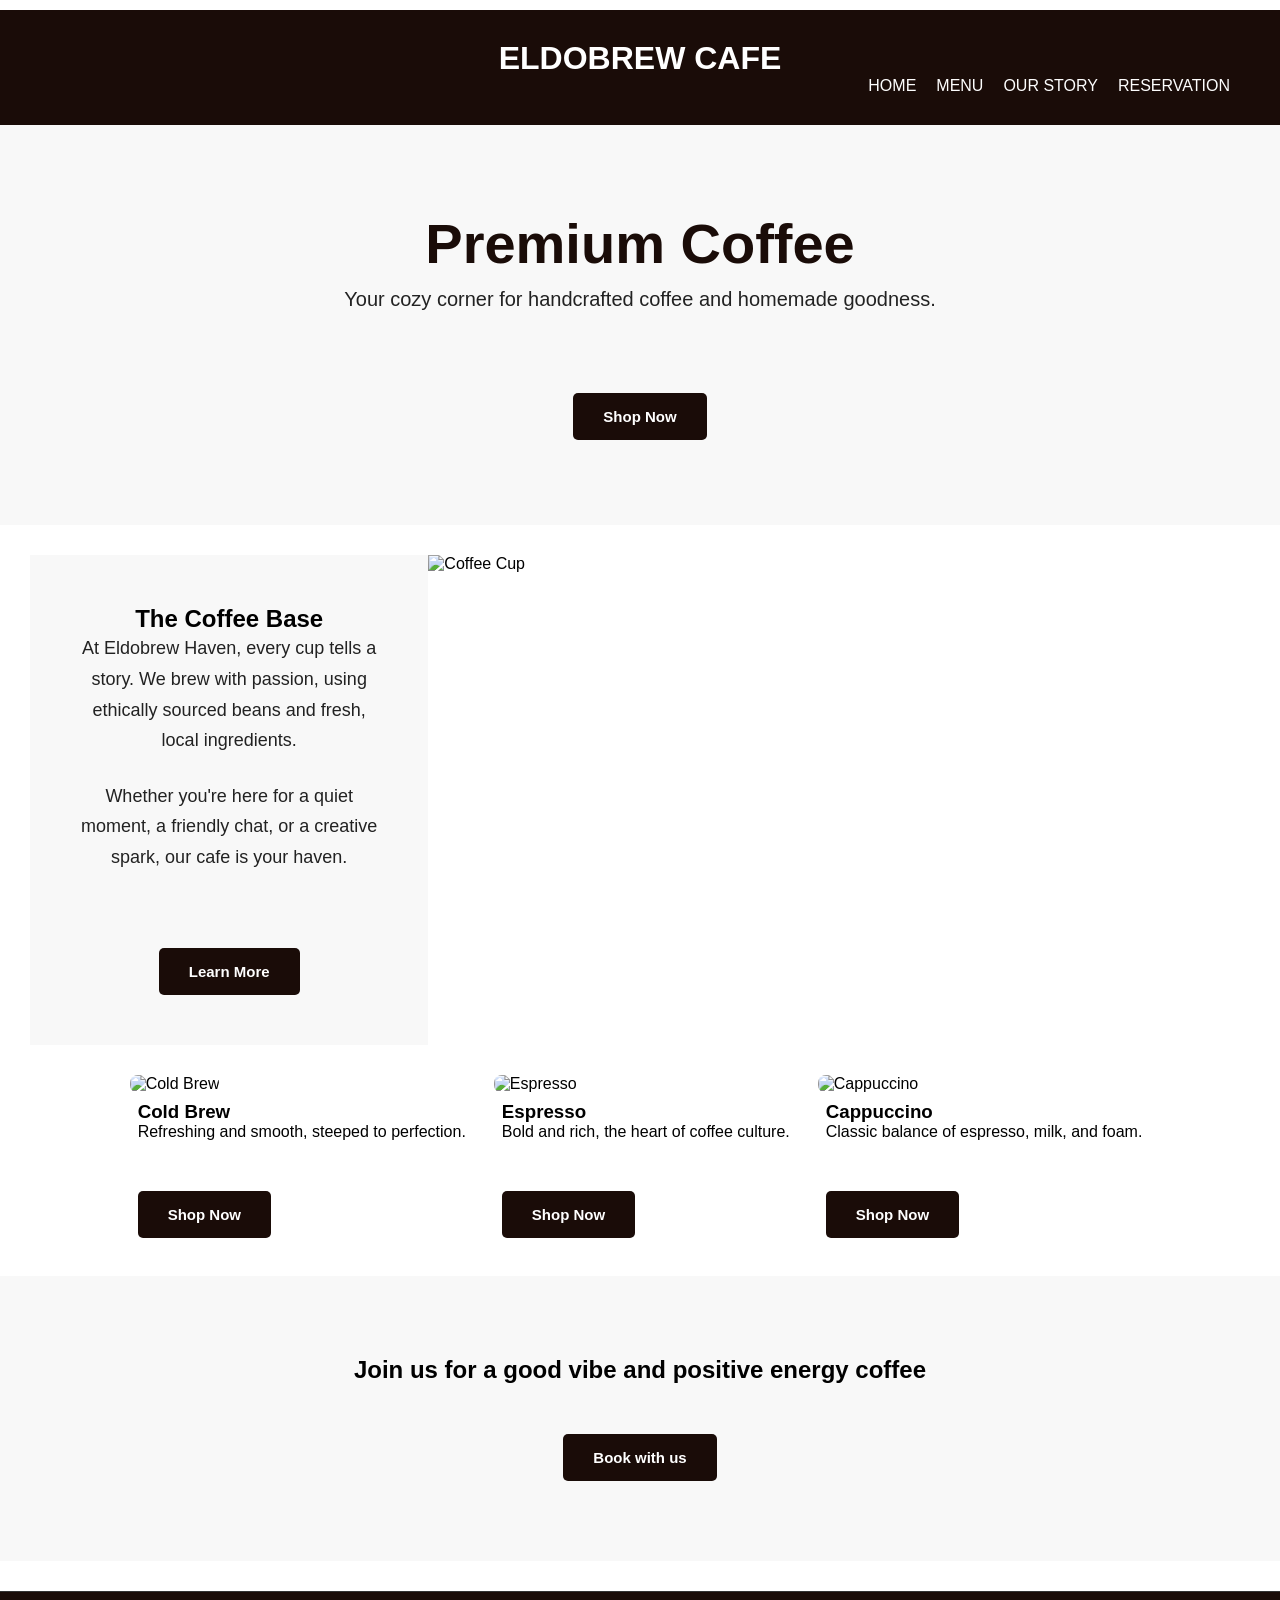
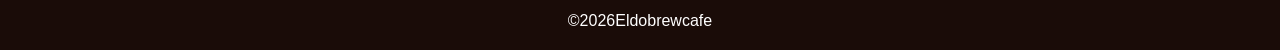
==== index.html @ cea8027d "Add files via upload" ====
<!DOCTYPE html>
<html lang="en">
<head>
  <meta charset="UTF-8">
  <meta name="viewport" content="width=device-width, initial-scale=1.0">
  <title>Home</title>
  <link rel="stylesheet" href="style.css">
</head>
<body>
  <header class="header">
    <h1 class="head">ELDOBREW CAFE</h1>
    <nav id="nav">
      <a href="home.html">HOME</a>
      <a href="menu.html">MENU</a>
      <a href="our story.html">OUR STORY</a>
      <a href="reservation.html">RESERVATION</a>
    </nav>
  </header>
  <section class="hero">
    <div class="hero-content">
      <h1>Premium Coffee</h1>
      <p>Your cozy corner for handcrafted coffee and homemade goodness.</p>
      <a href="menu.html" class="btn-primary">Shop Now</a>
    </div>
  </section>
  <section class="about-section">
    <div class="about">
      <div class="about-text">
        <h2>The Coffee Base</h2>
        <p>At Eldobrew Haven, every cup tells a story. We brew with passion, using ethically sourced beans and fresh, local ingredients.</p>
        <p>Whether you're here for a quiet moment, a friendly chat, or a creative spark, our cafe is your haven.</p>
        <a href="our story.html" class="btn btn-primary">Learn More</a>
      </div>
      <div class="about-image">
        <img src="images/ory.jpg" alt="Coffee Cup">
      </div>
    </div>
  </section>
  <section class="products-section">
    <div class="cards">
      <div class="card">
        <div class="card-img">
          <img src="images/coldbrew.jpg" alt="Cold Brew">
        </div>
        <div class="card-body">
          <h3>Cold Brew</h3>
          <p>Refreshing and smooth, steeped to perfection.</p>
          <a href="menu.html" class="btn-primary">Shop Now</a>
         
        </div>
      </div>
      <div class="card">
        <div class="card-img">
          <img src="https://images.unsplash.com/photo-1510591509098-f4fdc6d0ff04?auto=format&fit=crop&w=500&q=80" alt="Espresso">
        </div>
        <div class="card-body">
          <h3>Espresso</h3>
          <p>Bold and rich, the heart of coffee culture.</p>
          <a href="menu.html" class="btn-primary">Shop Now</a>
         
        </div>
      </div>
      <div class="card">
        <div class="card-img">
          <img src="https://images.unsplash.com/photo-1534778101976-62847782c213?auto=format&fit=crop&w=500&q=80" alt="Cappuccino">
        </div>
        <div class="card-body">
          <h3>Cappuccino</h3>
          <p>Classic balance of espresso, milk, and foam.</p>
          <a href="menu.html" class="btn-primary">Shop Now</a>
        
        </div>
      </div>
    </div>
  </section>
  <section class="join-section">
    <h2>Join us for a good vibe and positive energy coffee</h2>
    <a href="Reservation.html" class="btn-primary">Book with us</a>
  </section>
  <footer class="copyright">
    &copy;2026Eldobrewcafe
  </footer>

</body>
</html>
---- style.css ----
*{
    margin: 0;
    padding: 0;
    box-sizing: border-box;
}
/*home*/
.header{
  background:#1a0c08;
  color:#fff;
  margin-top: 10px;
  padding: 30px;
  gap: 20px;
  font-family: Arial, Helvetica, sans-serif;
}
.head{
  justify-content: center;
  align-items: center;
  text-align: center;
}
#nav{
  text-align: right;
  gap: 20px;
  margin-right: 20px;
  display: flex;
  justify-content: flex-end;
}
a{
  text-decoration: none;
}
a:hover{
  text-decoration: underline;
  color:#0059b3;
}
nav a{
text-decoration: none;
display: inline;
color:#fdfdfd;
}
.hero {
  position: relative;
  width: 100%;
  min-height: 400px;
  display: flex;
  align-items: center;
  justify-content: center;
  overflow: hidden;
  background-color: #f8f8f8;
}
.hero-content {
  position: relative;
  z-index: 2;
  text-align: center;
  color: #ffffff;
  max-width: 700px;
  padding: 0 20px;
}

.hero-content h1 {
  font-family: Arial, Helvetica, sans-serif;
  font-size: 3.5rem;
  font-weight: 700;
  color: #1a0c08;;
  margin-bottom: 0.75rem;
}

.hero-content p {
  font-size: 1.25rem;
  color: #222;
  font-weight: 400;
  margin-bottom: 2rem;
}
.cards{
  max-width: 350px;
  margin: 1em auto;
  display: grid;
  grid-template-columns: repeat(auto-fill,minmax(220px,1fr));
  grid-gap:20px;
}
.card{
  grid-template-rows: max-content 200 1fr;
  display: grid;
}
.card-img{
  object-fit: cover;
  width: 100%;
  height: 100%;
  border-radius: 5px;
}

.card-body{
  margin: 0;
  padding: 0.5rem;
}
.about-section {
    display: flex;
    width: 100%;
    min-height: 550px;
}
.about{
  flex-direction: row;
  display: flex;
  padding: 30px;
}
.about-text {
    width: 50%;
    background-color: #f8f8f8;
    display: flex;
    flex-direction: column;
    justify-content: center;
    align-items: center;
    text-align: center;
    padding: 50px;
    box-sizing: border-box;
}
.about-text h1 {
    font-size: 40px;
    margin-bottom: 25px;
    color: #222;
}
.about-text p {
    font-size: 18px;
    line-height: 1.7;
    color: #222;
    max-width: 600px;
    margin: 0 0 25px;
}

.about-image {
    width: 50%;
}

.about-image img {
    width: 100%;
    height: 450px;
    object-fit: cover;
    display: block;
}
.about-image:hover img {
  transform: scale(1.03);
}
.join-section {
    background-color: #f8f8f8;
    text-align: center;
    padding: 80px 40px;
}

.join-section h1 {
    font-size: 38px;
    font-weight: 700;
    color: #222;
}

.btn-primary {
    display: inline-block;
    background-color: #1a0c08;
    color: #fff;
    text-decoration: none;
    padding: 15px 30px;
    border-radius: 5px;
    font-size: 15px;
    font-weight: 600;
    margin-top: 50px;
}

.btn-primary:hover {
    background-color: #d98200;
}
/*menu*/
.intro {
    text-align: center;
    padding: 100px 20px;
    background-image: url("images/cafe.jpg");
    background-size: cover;
    background-position: center;
    color: white;
    display: block;
}
.intro h1 {
    font-size: 55px;
    margin-bottom: 15px;
    color: #1a0c08;
}
.intro p {
    font-size: 21px;
    margin-bottom: 30px;
    color: #222;
}
.open{
  color: black;
  font-size: medium;
}
.intro button {
    padding: 14px 28px;
    border: none;
    background-color: #c9a66b;
    color: white;
    font-size: 16px;
    cursor: pointer;
}
.intro button:hover {
    background-color: orangered;
}
.menu {
    max-width: 900px;
    margin: 70px auto;
    padding: 0 30px;
}
.menu-section {
    margin-bottom: 70px;
}
.menu-section h2 {
    text-align: center;
    font-size: 30px;
    border-bottom: 2px solid #222;
    padding-bottom: 15px;
    margin-bottom: 25px;
}
.menu-item {
    display: flex;
    justify-content: space-between;
    padding: 16px 10px;
    border-bottom: 1px solid #ddd;
    font-size: 19px;
}
.menu-item strong {
    font-weight: bold;
}
.cards{
  display: flex;
  justify-content: center;
  gap: 20px;            
  width: 100%;
  max-width: 1200px;
  margin: 0 auto 30px;     
  padding: 0 20px;
  box-sizing: border-box;
  flex-direction: row;
  align-items: center;
  flex-wrap: nowrap;
}

.card img {
  width: 50%;              
  max-width: 450px;        
  height: 250px;           
  object-fit: cover;       
  border-radius: 8px;      
}
.card:hover img {
  transform: scale(1.03);
}
/*our story*/
.copyright{
    text-align: center;
    margin-top: 30px;
    border-top: 1px solid #333;
    background-color: #1a0c08;
    color: #fff;
    padding: 20px;
  }  
html {    
  scroll-behavior: smooth;
}
body {    
  min-height: 100vh;    
  background: var(--cream);    
  color: var(--text);    
  font-family: Arial, Helvetica, sans-serif;
}
main {    
  width: 100%;
}
.story-image {    
  position: relative;    
  width: 100%;    
  height: 400px;    
  overflow: hidden;    
  background: var(--dark-brown);
}
.story-image img {    
  display: block;    
  width: 100%;    
  height: 100%;    
  object-fit: cover;    
  object-position: center;    
  filter: brightness(55%);    
  transition: transform 0.6s ease;
}
.story-image:hover img {
  transform: scale(1.03);
}
.image-text {    
  position: absolute;    
  top: 50%;    
  left: 50%;    
  width: 90%;    
  color: var(--white);    
  text-align: center;    
  transform: translate(-50%, -50%);
}
.image-text h1 {    
  margin-bottom: 18px;    
  font-family: Georgia, "Times New Roman", serif;    
  font-size: clamp(42px, 7vw, 82px);    
  font-weight: bold;    
  line-height: 1.05;    
  text-shadow: 0 3px 12px rgba(0, 0, 0, 0.35);
  color: #f6e8d5;
}
.image-text p {    
  color: #f6e8d5;    
  font-family: Georgia, "Times New Roman", serif;    
  font-size: clamp(18px, 2.5vw, 27px);    
  font-style: italic;
}
.story-image::after {    
  position: absolute;
  bottom: 35px;    
  left: 50%;    
  width: 70px;    
  height: 3px;    
  background: var(--gold);    
  content: "";    
  transform: translateX(-50%);
}
.subscribe {    
  padding: 100px 20px;    
  background-color: #f8f8f8;    
  text-align: center;
}
.subscribe h1 {    
  margin-bottom: 15px;    
  color: var(--dark-brown);    
  font-family: Georgia, "Times New Roman", serif;    
  font-size: clamp(38px, 5vw, 60px);
}
.subscribe p {    
  max-width: 650px;    
  margin: 0 auto 32px;    
  color: var(--muted);    
  font-size: 18px;    
  line-height: 1.7;
}
.subscribe form {    
  display: flex;    
  width: min(600px, 100%);    
  margin: 0 auto;
  gap: 10px;
}
.subscribe input {    
  min-width: 0;    
  flex: 1;    
  height: 54px;    
  border: 1px solid #cdbda9;    
  border-radius: 5px;    
  padding: 0 18px;    
  background: var(--white);    
  color: var(--text);    
  font-size: 16px;    
  outline: none;
}
.subscribe input:focus {    
  border-color: var(--brown);    
  box-shadow: 0 0 0 3px rgba(91, 48, 33, 0.12);
}
.subscribe input::placeholder {    
  color: #8a817b;
}
.subscribe button {    
  height: 54px;    
  border: 1px solid var(--brown);    
  border-radius: 5px;    
  padding: 0 27px;    
  background-color: #1a0c08;    
  color: white;    
  font-size: 16px;    
  font-weight: bold;    
  cursor: pointer;    
  transition: background 0.25s ease, transform 0.25s ease;
}
.subscribe button:hover {    
  background: orangered;    
  transform: translateY(-2px);
}
footer {    
  background-color: #f8f8f8;    
  color: #222;
}
.footer-content {    
  display: grid;    
  grid-template-columns: repeat(3, 1fr);    
  gap: 50px;    
  width: min(1100px, 88%);    
  margin: 0 auto;    
  padding: 70px 0 55px;
}
.footer-column h2 {    
  position: relative;    
  margin-bottom: 22px;    
  color: #1a0c08;    
  font-family: Georgia, "Times New Roman", serif;    
  font-size: 25px;
}
.footer-column h2::after {    
  display: block;    
  width: 35px;    
  height: 2px;    
  margin-top: 10px;    
  background: var(--gold);    
  content: "";
}
.footer-column p {    
  margin-bottom: 12px;    
  color: #d9c4b2;    
  font-size: 15px;    
  line-height: 1.7;
  color: #222;
}
.footer-column a {    
  display: inline-flex;    
  align-items: center;    
  margin-left: 8px;    
  color: purple;    
  text-decoration: none;    
  transition: color 0.25s ease, transform 0.25s ease;
}
.footer-column a:hover {    
  color: purple;    
  transform: translateY(-2px);
}
.footer-column span {    
  font-family: Arial, Helvetica, sans-serif;    
  font-weight: bold;
}
.copy {    
  border-top: 1px solid rgba(255, 255, 255, 0.13);    
  padding: 22px 20px;    
  color: white;    
  font-size: 15px;    
  letter-spacing: 0.5px;    
  text-align: center;
  background-color: #1a0c08;
}
@media (max-width: 800px) {    
  .story-image {        
    height: 540px;    
  }    
  .footer-content {        
    gap: 30px;    
  }
}
@media (max-width: 600px) {    
  .story-image {        
    height: 470px;    
  }    
  .image-text h1 {        
    font-size: 43px;    
  }    
  .image-text p {        
    font-size: 18px;    
  }    
  .subscribe {        
    padding: 70px 20px;    
  }    
  .subscribe p {        
    font-size: 16px;    
  }    
  .subscribe form {        
    flex-direction: column;        
    gap: 12px;    
  }    
  .subscribe input,    
  .subscribe button {        
    width: 100%;        
    border-radius: 5px;    
  }    
  .footer-content {        
    grid-template-columns: 1fr;        
    gap: 35px;        
    padding: 55px 0 40px;        
    text-align: center;    
  }    
  .footer-column h2::after {        
    margin: 10px auto 0;    
  }    
  .footer-column p {        
    font-size: 14px;    
  }
}
/*reserved*/
.info-section {
  background-color: #f4f3ef;
  padding: 60px 20px;
  display: flex;
  flex-direction: column;    
  align-items: center;       
  gap: 50px;                 
  text-align: center;        
}
.info-box {
  max-width: 700px;
}
.info-box h2 {
  font-size: 1.5rem;
  color: #1a0c08;
  margin-bottom: 12px;
  font-weight: 700;
}
.info-box p {
  font-size: 1rem;
  color: #444;
  margin: 6px 0;
  line-height: 1.6;
}
.booking-wrapper {
  background-color: #f2f0eb; 
  padding: 60px 20px;
  display: flex;
  justify-content: center;
}
.container {
  display: flex;
  align-items: flex-start;
  gap: 40px;
  max-width: 1100px;
  width: 100%;
}
.booking-form {
  flex: 1;
  text-align: center;
}
.booking-form h2 {
  font-size: 2rem;
  color: #2b1810;
  margin-bottom: 30px;
  font-weight: 500;
}
.booking {
  display: flex;
  flex-direction: column;
  gap: 20px;
  max-width: 420px;
  margin: 0 auto;
}
.form-group {
  display: flex;
  flex-direction: column;
  align-items: center;
}
.form-group label {
  font-size: 1rem;
  font-weight: 600;
  color: #2b1810;
  margin-bottom: 8px;
}
.form-group input,
.form-group textarea {
  width: 100%;
  padding: 12px 16px;
  border: 1px solid #d3d0c9;
  border-radius: 8px;
  background-color: rgba(255, 255, 255, 0.6);
  font-size: 0.95rem;
  outline: none;
  box-sizing: border-box;
  text-align: left;
}
.form-group textarea {
  height: 90px;
  resize: vertical;
}
.submit-btn {
  width: 100%;
  padding: 14px;
  background-color: #2a150c;
  color: #ffffff;
  border: none;
  border-radius: 6px;
  font-size: 1rem;
  font-weight: 600;
  cursor: pointer;
  margin-top: 10px;
  transition: background-color 0.2s ease;
}
.submit-btn:hover {
  background-color: #422315;
}
.image-container {
  flex: 1;
  display: flex;
  justify-content: center;
}

.image-container img {
  width: 100%;
  height: 680px;      
  object-fit: cover;
  border-radius: 16px;    
  box-shadow: 0 8px 24px rgba(0, 0, 0, 0.06);
}
.image-container:hover img {
  transform: scale(1.03);
}
/*order*/
.main-content {
    min-height: calc(100vh - 80px);
    display: flex;
    justify-content: center;
    align-items: flex-start;
    background-color: white;
}
.order-container {
    width: 490px;
    background-color: #fff8f0;
    padding: 8px 28px 40px;
    min-height: 700px;
}
.order-container h1 {
    margin: 0 0 25px;
    text-align: center;
    color: #56382d;
    font-size: 32px;
    font-weight: normal;
}
.form-order {
    margin-bottom: 24px;
}
.form-order label {
    display: block;
    text-align: center;
    font-size: 23px;
    font-weight: bold;
    margin-bottom: 10px;
}
.form-order input,
.form-order select,
.form-order textarea {
    width: 100%;
    padding: 11px 15px;
    border: 1px solid #cfcfcf;
    border-radius: 6px;
    background-color: white;
    font-size: 18px;
    font-family: Arial, sans-serif;
}
.form-order select {
    height: 44px;
    cursor: pointer;
}
.form-order textarea {
    resize: vertical;
    min-height: 100px;
}
.extras {
    margin: 30px 0;
    padding: 25px 25px;
    border: 2px solid #999;
    text-align: center;
}
.extras legend {
    padding: 0 10px;
    font-size: 23px;
    font-weight: bold;
    color: #56382d;
}
.extra-item {
    margin: 18px 0;
    display: flex;
    flex-direction: column;
    align-items: center;
    gap: 10px;
}
.extra-item label {
    font-size: 21px;
    font-weight: bold;
    cursor: pointer;
}
.extra-item input[type="checkbox"] {
    width: 20px;
    height: 20px;
    cursor: pointer;
}
.order {
    display: block;
    width: 100%;
    padding: 13px;
    background-color: #402822;
    color: white;
    border: none;
    border-radius: 6px;
    font-size: 20px;
    font-weight: bold;
    cursor: pointer;
}

button:hover {
    background-color: #5a3930;
}
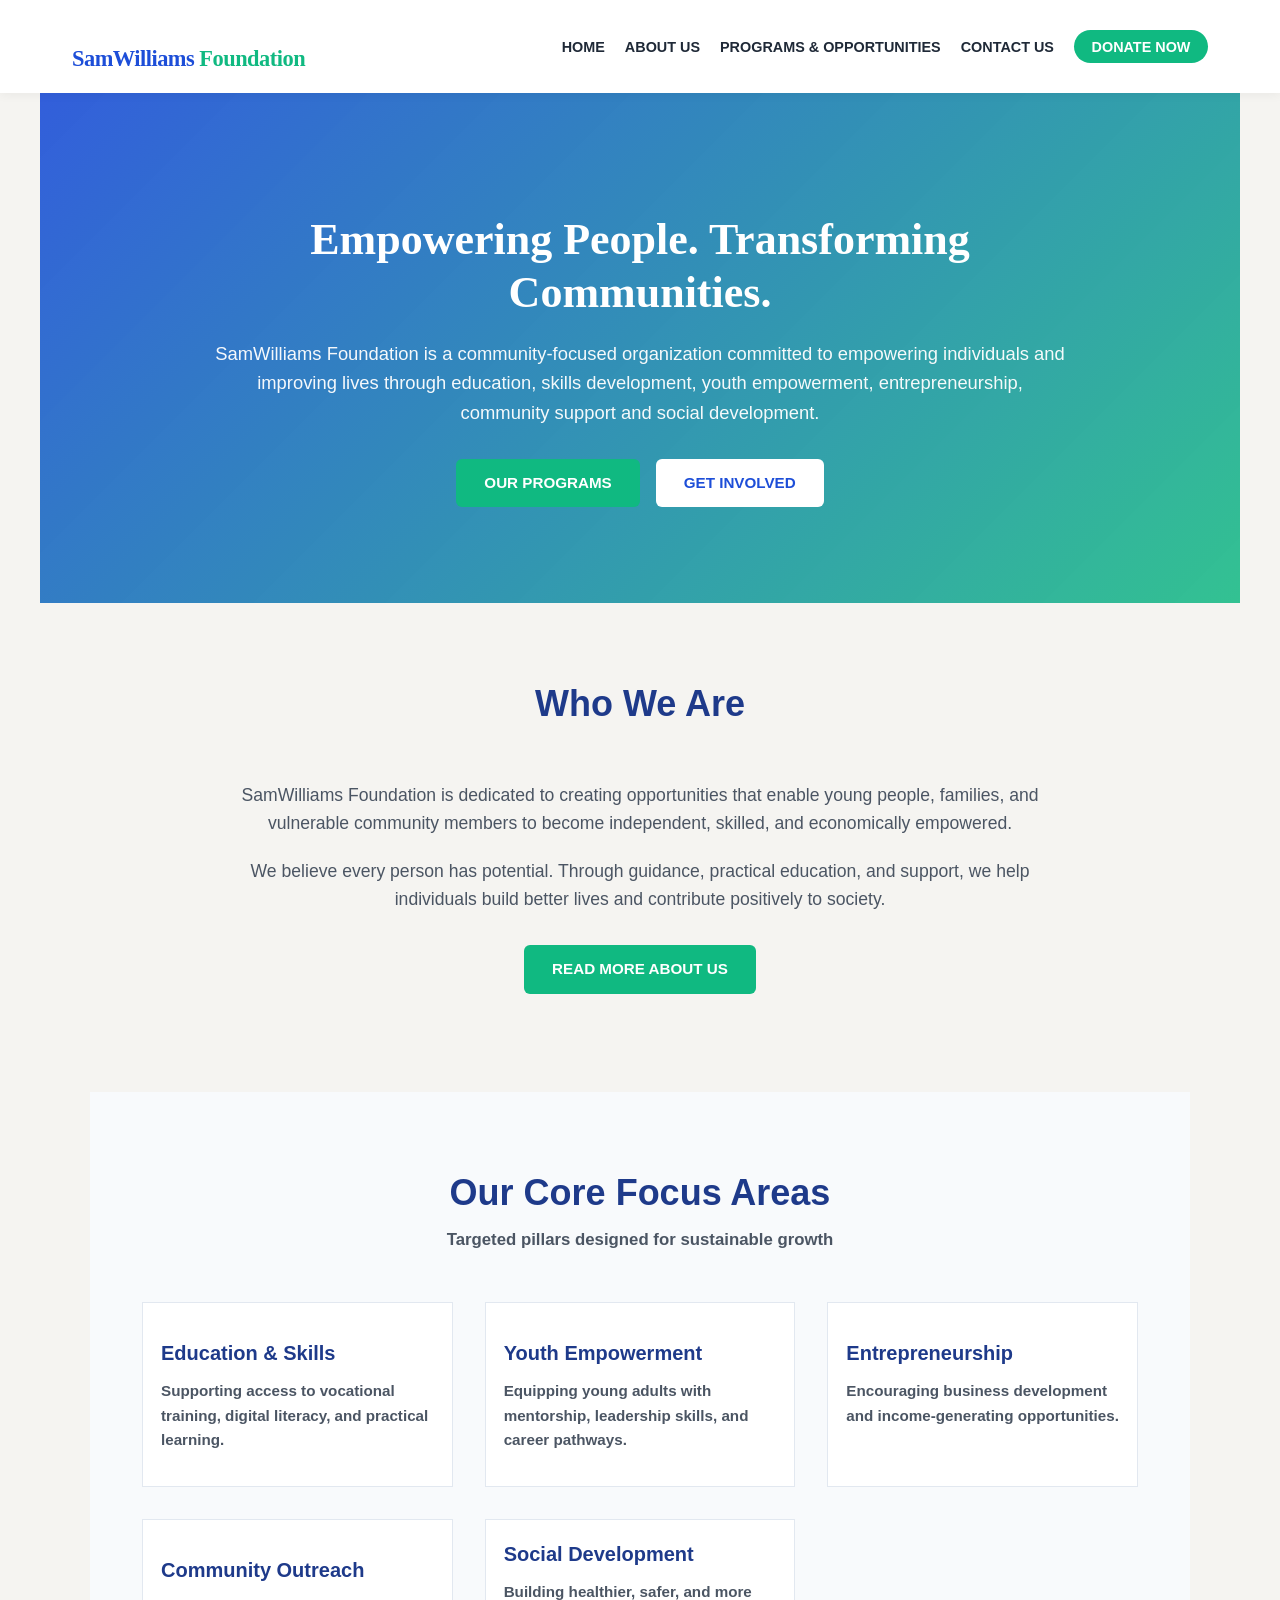
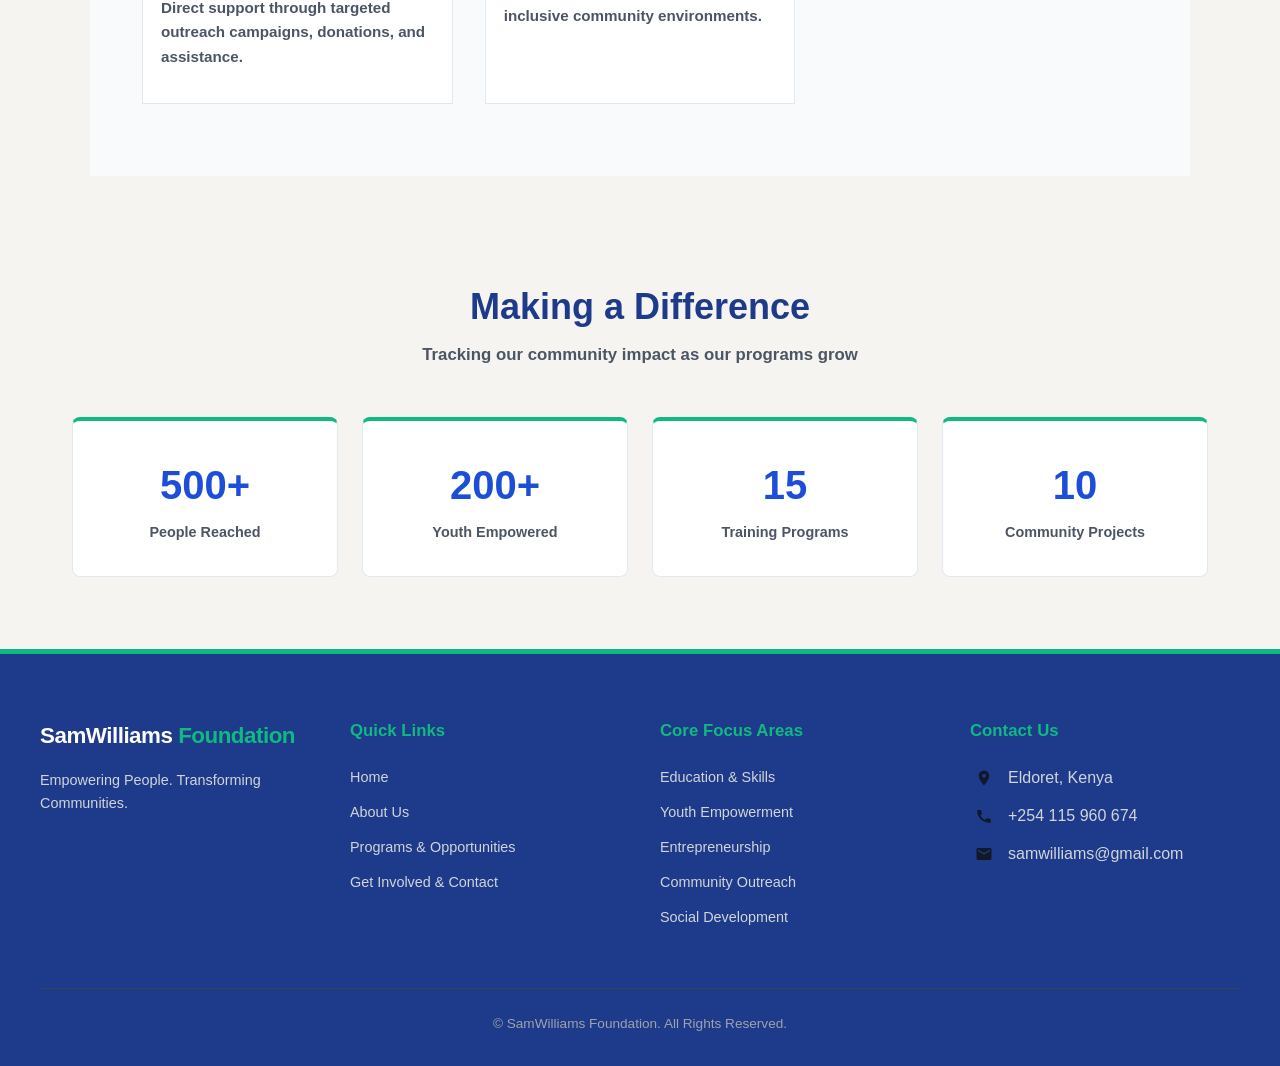
==== commit 79707de8: "Add files via upload" ====
--- a/index.html
+++ b/index.html
@@ -7,78 +7,168 @@
   <link rel="stylesheet" href="style.css">
 </head>
 <body>
-  <header class="header">
-    <h1 class="head">ELDOBREW CAFE</h1>
-    <nav id="nav">
-      <a href="home.html">HOME</a>
-      <a href="menu.html">MENU</a>
-      <a href="our story.html">OUR STORY</a>
-      <a href="reservation.html">RESERVATION</a>
-    </nav>
+
+  <header>
+    <div class="nav-container">
+      <h1 class="logo">SamWilliams <span>Foundation</span></h1>
+      <ul class="nav-links">
+        <li><a href="index.html">HOME</a></li>
+        <li><a href="about.html">ABOUT US</a></li>
+        <li><a href="programs.html">PROGRAMS & OPPORTUNITIES</a></li>
+        <li><a href="contact.html">CONTACT US</a></li>
+        <li><a href="mpesa.html#donate" class="btn-donate">DONATE NOW</a></li>
+      </ul>
+    </div>
   </header>
+
   <section class="hero">
     <div class="hero-content">
-      <h1>Premium Coffee</h1>
-      <p>Your cozy corner for handcrafted coffee and homemade goodness.</p>
-      <a href="menu.html" class="btn-primary">Shop Now</a>
-    </div>
-  </section>
-  <section class="about-section">
-    <div class="about">
-      <div class="about-text">
-        <h2>The Coffee Base</h2>
-        <p>At Eldobrew Haven, every cup tells a story. We brew with passion, using ethically sourced beans and fresh, local ingredients.</p>
-        <p>Whether you're here for a quiet moment, a friendly chat, or a creative spark, our cafe is your haven.</p>
-        <a href="our story.html" class="btn btn-primary">Learn More</a>
-      </div>
-      <div class="about-image">
-        <img src="images/ory.jpg" alt="Coffee Cup">
+      <h1>Empowering People. Transforming Communities.</h1>
+      <p>SamWilliams Foundation is a community-focused organization committed to empowering individuals and improving lives through education, skills development, youth empowerment, entrepreneurship, community support and social development.</p>
+      <div class="hero-buttons">
+        <a href="programs.html" class="btn-primary">OUR PROGRAMS</a>
+        <a href="contact.html" class="btn-secondary">GET INVOLVED</a>
       </div>
     </div>
   </section>
-  <section class="products-section">
-    <div class="cards">
-      <div class="card">
-        <div class="card-img">
-          <img src="images/coldbrew.jpg" alt="Cold Brew">
+
+  <section>
+    <div class="section-header">
+      <h2>Who We Are</h2>
+    </div>
+    <div style="max-width: 800px; margin: 0 auto; text-align: center;">
+      <p style="font-size: 1.1rem; color: var(--text-muted); margin-bottom: 1.25rem;">
+        SamWilliams Foundation is dedicated to creating opportunities that enable young people, families, and vulnerable community members to become independent, skilled, and economically empowered.
+      </p>
+      <p style="font-size: 1.1rem; color: var(--text-muted); margin-bottom: 2rem;">
+        We believe every person has potential. Through guidance, practical education, and support, we help individuals build better lives and contribute positively to society.
+      </p>
+      <a href="about.html" class="btn-primary">READ MORE ABOUT US</a>
+    </div>
+  </section>
+
+  <div class="bg-light-wrapper">
+    <section>
+      <div class="section-header">
+        <h2>Our Core Focus Areas</h2>
+        <p>Targeted pillars designed for sustainable growth</p>
+      </div>
+      <div class="grid-3">
+        <div class="card">
+          <div class="card-icon"></div>
+          <h3>Education & Skills</h3>
+          <p>Supporting access to vocational training, digital literacy, and practical learning.</p>
         </div>
-        <div class="card-body">
-          <h3>Cold Brew</h3>
-          <p>Refreshing and smooth, steeped to perfection.</p>
-          <a href="menu.html" class="btn-primary">Shop Now</a>
-         
+        <div class="card">
+          <div class="card-icon"></div>
+          <h3>Youth Empowerment</h3>
+          <p>Equipping young adults with mentorship, leadership skills, and career pathways.</p>
+        </div>
+        <div class="card">
+          <div class="card-icon"></div>
+          <h3>Entrepreneurship</h3>
+          <p>Encouraging business development and income-generating opportunities.</p>
+        </div>
+        <div class="card">
+          <div class="card-icon"></div>
+          <h3>Community Outreach</h3>
+          <p>Direct support through targeted outreach campaigns, donations, and assistance.</p>
+        </div>
+        <div class="card">
+          <h3>Social Development</h3>
+          <p>Building healthier, safer, and more inclusive community environments.</p>
         </div>
       </div>
-      <div class="card">
-        <div class="card-img">
-          <img src="https://images.unsplash.com/photo-1510591509098-f4fdc6d0ff04?auto=format&fit=crop&w=500&q=80" alt="Espresso">
-        </div>
-        <div class="card-body">
-          <h3>Espresso</h3>
-          <p>Bold and rich, the heart of coffee culture.</p>
-          <a href="menu.html" class="btn-primary">Shop Now</a>
-         
-        </div>
+    </section>
+  </div>
+  <section>
+    <div class="section-header">
+      <h2>Making a Difference</h2>
+      <p>Tracking our community impact as our programs grow</p>
+    </div>
+    <div class="stats-grid">
+      <div class="stat-card">
+        <div class="stat-number">500+</div>
+        <div class="stat-label">People Reached</div>
       </div>
-      <div class="card">
-        <div class="card-img">
-          <img src="https://images.unsplash.com/photo-1534778101976-62847782c213?auto=format&fit=crop&w=500&q=80" alt="Cappuccino">
-        </div>
-        <div class="card-body">
-          <h3>Cappuccino</h3>
-          <p>Classic balance of espresso, milk, and foam.</p>
-          <a href="menu.html" class="btn-primary">Shop Now</a>
-        
-        </div>
+      <div class="stat-card">
+        <div class="stat-number">200+</div>
+        <div class="stat-label">Youth Empowered</div>
+      </div>
+      <div class="stat-card">
+        <div class="stat-number">15</div>
+        <div class="stat-label">Training Programs</div>
+      </div>
+      <div class="stat-card">
+        <div class="stat-number">10</div>
+        <div class="stat-label">Community Projects</div>
       </div>
     </div>
   </section>
-  <section class="join-section">
-    <h2>Join us for a good vibe and positive energy coffee</h2>
-    <a href="Reservation.html" class="btn-primary">Book with us</a>
-  </section>
-  <footer class="copyright">
-    &copy;2026Eldobrewcafe
+  <footer>
+    <div class="footer-container">
+      <div>
+        <div class="logo" style="color: var(--bg-white); margin-bottom: 1rem;">SamWilliams <span>Foundation</span></div>
+        <p style="font-size: 0.9rem; color: #D1D5DB;">Empowering People. Transforming Communities.</p>
+      </div>
+      <div class="footer-col">
+        <h4>Quick Links</h4>
+        <ul>
+          <li><a href="index.html">Home</a></li>
+          <li><a href="about.html">About Us</a></li>
+          <li><a href="programs.html">Programs & Opportunities</a></li>
+          <li><a href="contact.html">Get Involved & Contact</a></li>
+        </ul>
+      </div>
+      <div class="footer-col">
+        <h4>Core Focus Areas</h4>
+        <ul>
+          <li><a href="programs.html">Education & Skills</a></li>
+          <li><a href="programs.html">Youth Empowerment</a></li>
+          <li><a href="programs.html">Entrepreneurship</a></li>
+          <li><a href="programs.html">Community Outreach</a></li>
+          <li><a href="programs.html">Social Development</a></li>
+        </ul>
+      </div>
+      <div class="footer-col">
+        <h4>Contact Us</h4>
+        <div class="contact">
+  <div class="item">
+    <span class="icon">
+      <!-- Location icon -->
+      <svg viewBox="0 0 24 24" aria-hidden="true">
+        <path d="M12 2C8.13 2 5 5.13 5 9c0 5.25 7 13 7 13s7-7.75 7-13c0-3.87-3.13-7-7-7zm0 9.5c-1.38 0-2.5-1.12-2.5-2.5S10.62 6.5 12 6.5s2.5 1.12 2.5 2.5S13.38 11.5 12 11.5z"/>
+      </svg>
+    </span>
+    <span class="text">Eldoret, Kenya</span>
+  </div>
+
+  <div class="item">
+    <span class="icon">
+      <!-- Phone icon -->
+      <svg viewBox="0 0 24 24" aria-hidden="true">
+        <path d="M6.62 10.79a15.05 15.05 0 0 0 6.59 6.59l2.2-2.2a1 1 0 0 1 1.01-.24c1.12.37 2.33.57 3.58.57a1 1 0 0 1 1 1V20a1 1 0 0 1-1 1C10.07 21 3 13.93 3 5a1 1 0 0 1 1-1h3.5a1 1 0 0 1 1 1c0 1.25.2 2.46.57 3.58a1 1 0 0 1-.24 1.01l-2.2 2.2z"/>
+      </svg>
+    </span>
+    <a class="text" href="tel:+254115960674">+254 115 960 674</a>
+  </div>
+
+  <div class="item">
+    <span class="icon">
+      <!-- Email icon -->
+      <svg viewBox="0 0 24 24" aria-hidden="true">
+        <path d="M20 4H4c-1.1 0-2 .9-2 2v12c0 1.1.9 2 2 2h16c1.1 0 2-.9 2-2V6c0-1.1-.9-2-2-2zm0 4-8 5-8-5V6l8 5 8-5v2z"/>
+      </svg>
+    </span>
+    <a class="text" href="mailto:samwilliams@gmail.com">samwilliams@gmail.com</a>
+  </div>
+</div>
+
+      </div>
+    </div>
+    <div class="footer-bottom">
+      &copy; SamWilliams Foundation. All Rights Reserved.
+    </div>
   </footer>
 
 </body>
--- a/style.css
+++ b/style.css
@@ -1,698 +1,663 @@
-*{
-    margin: 0;
-    padding: 0;
-    box-sizing: border-box;
-}
-/*home*/
-.header{
-  background:#1a0c08;
-  color:#fff;
-  margin-top: 10px;
-  padding: 30px;
-  gap: 20px;
-  font-family: Arial, Helvetica, sans-serif;
-}
-.head{
+:root {
+  --primary-blue: #1D4ED8;
+  --primary-blue-dark: #1E3A8A;
+  --accent-green: #10B981;
+  --accent-green-hover: #059669;
+  --bg-white: #FFFFFF;
+  --bg-light: #F8FAFC;
+  --text-dark: #1F2937;
+  --text-muted: #4B5563;
+  --border-color: #E2E8F0;
+  --font-main: system-ui, -apple-system, BlinkMacSystemFont, "Segoe UI", Roboto, sans-serif;
+}
+* {
+  box-sizing: border-box;
+  margin: 0;
+  padding: 0;
+}
+
+body {
+  font-family: var(--font-main);
+  color: var(--text-dark);
+  background-color: var(--bg-white);
+  line-height: 1.6;
+}
+a {
+  text-decoration: none;
+  color: inherit;
+}
+ul {
+  list-style: none;
+}
+header {
+  background-color: var(--bg-white);
+  box-shadow: 0 2px 10px rgba(0, 0, 0, 0.05);
+  position: sticky;
+  top: 0;
+  z-index: 1000;
+}
+
+.nav-container {
+  max-width: 1200px;
+  margin: 0 auto;
+  padding: 1rem 2rem;
+  display: flex;
+  justify-content: space-between;
+  align-items: center;
+}
+
+.logo {
+  font-size: 1.4rem;
+  font-weight: 800;
+  color: var(--primary-blue);
+  letter-spacing: -0.5px;
+}
+
+.logo span {
+  color: var(--accent-green);
+}
+
+.nav-links {
+  display: flex;
+  gap: 1.25rem;
+  align-items: center;
+}
+
+.nav-links a {
+  font-weight: 600;
+  font-size: 0.9rem;
+  color: var(--text-dark);
+  transition: color 0.2s;
+}
+
+.nav-links a:hover,
+.nav-links a.active {
+  color: var(--primary-blue);
+}
+
+.btn-donate {
+  background-color: var(--accent-green);
+  color: var(--bg-white) !important;
+  padding: 0.55rem 1.1rem;
+  border-radius: 999px;
+  font-weight: 700;
+  transition: background-color 0.2s;
+}
+
+.btn-donate:hover {
+  background-color: var(--accent-green-hover);
+}
+
+/*PAGE HEADERS & HERO*/
+.hero {
+  background: linear-gradient(135deg, rgba(29, 78, 216, 0.9), rgba(16, 185, 129, 0.85)), 
+              url('images/hero-bg.jpg') center/cover no-repeat;
+  color: var(--bg-white);
+  padding: 6rem 2rem;
+  text-align: center;
+}
+
+.hero-content {
+  max-width: 850px;
+  margin: 0 auto;
+}
+
+.hero h1 {
+  font-size: 2.75rem;
+  font-weight: 800;
+  margin-bottom: 1.2rem;
+  line-height: 1.2;
+  color: var(--bg-white);
+}
+
+.hero p {
+  font-size: 1.15rem;
+  margin-bottom: 2rem;
+  opacity: 0.95;
+  color: var(--bg-white);
+}
+
+.page-header {
+  background-color: var(--primary-blue-dark);
+  color: var(--bg-white);
+  padding: 4rem 2rem;
+  text-align: center;
+}
+
+.page-header h1 {
+  font-size: 2.5rem;
+  margin-bottom: 0.5rem;
+  color: var(--bg-white);
+}
+
+.page-header p {
+  color: var(--bg-black);
+  font-size: 1.1rem;
+}
+
+/*BUTTONS*/
+.hero-buttons {
+  display: flex;
+  gap: 1rem;
   justify-content: center;
-  align-items: center;
+  flex-wrap: wrap;
+}
+
+.btn-primary, .btn-secondary {
+  padding: 0.75rem 1.75rem;
+  border-radius: 6px;
+  font-weight: 700;
+  font-size: 0.95rem;
+  display: inline-block;
+  transition: transform 0.2s, background-color 0.2s;
+  cursor: pointer;
+  border: none;
+}
+
+.btn-primary {
+  background-color: var(--accent-green);
+  color: var(--bg-white);
+}
+
+.btn-primary:hover {
+  background-color: var(--accent-green-hover);
+  transform: translateY(-2px);
+}
+
+.btn-secondary {
+  background-color: var(--bg-white);
+  color: var(--primary-blue);
+}
+
+.btn-secondary:hover {
+  background-color: var(--bg-light);
+  transform: translateY(-2px);
+}
+
+/*  LAYOUT & SECTIONS  */
+section {
+  padding: 4.5rem 2rem;
+  max-width: 1200px;
+  margin: 0 auto;
+}
+
+.bg-light-wrapper {
+  background-color: var(--bg-light);
+  width: 100%;
+}
+
+.section-header {
   text-align: center;
-}
-#nav{
-  text-align: right;
-  gap: 20px;
-  margin-right: 20px;
-  display: flex;
-  justify-content: flex-end;
-}
-a{
-  text-decoration: none;
-}
-a:hover{
-  text-decoration: underline;
-  color:#0059b3;
-}
-nav a{
-text-decoration: none;
-display: inline;
-color:#fdfdfd;
-}
-.hero {
-  position: relative;
-  width: 100%;
-  min-height: 400px;
-  display: flex;
-  align-items: center;
-  justify-content: center;
-  overflow: hidden;
-  background-color: #f8f8f8;
-}
-.hero-content {
-  position: relative;
-  z-index: 2;
+  margin-bottom: 3rem;
+}
+
+.section-header h2 {
+  font-size: 2.25rem;
+  color: var(--primary-blue-dark);
+  margin-bottom: 0.5rem;
+}
+
+.section-header p {
+  color: var(--text-muted);
+  font-size: 1.05rem;
+}
+
+/* GRIDS & CARDS  */
+.grid-2 {
+  display: grid;
+  grid-template-columns: repeat(auto-fit, minmax(300px, 1fr));
+  gap: 2rem;
+}
+
+.grid-3 {
+  display: grid;
+  grid-template-columns: repeat(auto-fit, minmax(280px, 1fr));
+  gap: 2rem;
+}
+
+.grid-4 {
+  display: grid;
+  grid-template-columns: repeat(auto-fit, minmax(220px, 1fr));
+  gap: 1.5rem;
+}
+
+.card {
+  background: var(--bg-white);
+  border: 1px solid var(--border-color);
+  border-radius: 8px;
+  padding: 2rem;
+  transition: box-shadow 0.3s, transform 0.3s;
+}
+
+.card:hover {
+  box-shadow: 0 10px 20px rgba(0, 0, 0, 0.06);
+  transform: translateY(-4px);
+}
+
+.card-icon {
+  font-size: 2.5rem;
+  margin-bottom: 1rem;
+}
+
+.card h3 {
+  font-size: 1.25rem;
+  color: var(--primary-blue-dark);
+  margin-bottom: 0.75rem;
+}
+
+.card p {
+  color: var(--text-muted);
+  font-size: 0.95rem;
+}
+
+/* GALLERY */
+.foundation-leadership {
+            font-family: Arial, sans-serif;
+            padding: 40px;
+            background-color: #f9f9f9;
+            text-align: center;
+        }
+
+        .leadership-title {
+            font-size: 32px;
+            color: navy;
+            margin-bottom: 30px;
+        }
+
+        .leaders-grid {
+            display: grid;
+            grid-template-columns: repeat(auto-fit, minmax(250px, 1fr));
+            gap: 20px;
+        }
+
+        .leader-card {
+            background-color: #fff;
+            border-radius: 8px;
+            overflow: hidden;
+            box-shadow: 0 4px 8px rgba(0, 0, 0, 0.1);
+            transition: transform 0.3s ease;
+        }
+        .leader-card:hover {
+            transform: translateY(-5px);
+        }
+
+        .leader-image {
+            width: 100%;
+            height: 600px;
+            object-fit: cover;
+        }
+
+        .leader-info {
+            padding: 20px;
+        }
+
+        .leader-name {
+            font-size: 18px;
+            font-weight: bold;
+            color: #333;
+            margin: 0;
+        }
+
+        .leader-title {
+            font-size: 16px;
+            color: #1a73e8;
+            margin: 5px 0;
+        }
+/* IMPACT / STATS */
+.stats-grid {
+  display: grid;
+  grid-template-columns: repeat(auto-fit, minmax(180px, 1fr));
+  gap: 1.5rem;
   text-align: center;
-  color: #ffffff;
-  max-width: 700px;
-  padding: 0 20px;
-}
-
-.hero-content h1 {
-  font-family: Arial, Helvetica, sans-serif;
-  font-size: 3.5rem;
-  font-weight: 700;
-  color: #1a0c08;;
-  margin-bottom: 0.75rem;
-}
-
-.hero-content p {
-  font-size: 1.25rem;
-  color: #222;
-  font-weight: 400;
-  margin-bottom: 2rem;
-}
-.cards{
-  max-width: 350px;
-  margin: 1em auto;
-  display: grid;
-  grid-template-columns: repeat(auto-fill,minmax(220px,1fr));
-  grid-gap:20px;
-}
-.card{
-  grid-template-rows: max-content 200 1fr;
-  display: grid;
-}
-.card-img{
-  object-fit: cover;
-  width: 100%;
-  height: 100%;
-  border-radius: 5px;
-}
-
-.card-body{
-  margin: 0;
-  padding: 0.5rem;
-}
-.about-section {
-    display: flex;
-    width: 100%;
-    min-height: 550px;
-}
-.about{
-  flex-direction: row;
-  display: flex;
-  padding: 30px;
-}
-.about-text {
-    width: 50%;
-    background-color: #f8f8f8;
-    display: flex;
-    flex-direction: column;
-    justify-content: center;
-    align-items: center;
-    text-align: center;
-    padding: 50px;
-    box-sizing: border-box;
-}
-.about-text h1 {
-    font-size: 40px;
-    margin-bottom: 25px;
-    color: #222;
-}
-.about-text p {
-    font-size: 18px;
-    line-height: 1.7;
-    color: #222;
-    max-width: 600px;
-    margin: 0 0 25px;
-}
-
-.about-image {
-    width: 50%;
-}
-
-.about-image img {
-    width: 100%;
-    height: 450px;
-    object-fit: cover;
-    display: block;
-}
-.about-image:hover img {
-  transform: scale(1.03);
-}
-.join-section {
-    background-color: #f8f8f8;
-    text-align: center;
-    padding: 80px 40px;
-}
-
-.join-section h1 {
-    font-size: 38px;
-    font-weight: 700;
-    color: #222;
-}
-
-.btn-primary {
-    display: inline-block;
-    background-color: #1a0c08;
-    color: #fff;
-    text-decoration: none;
-    padding: 15px 30px;
-    border-radius: 5px;
-    font-size: 15px;
-    font-weight: 600;
-    margin-top: 50px;
-}
-
-.btn-primary:hover {
-    background-color: #d98200;
-}
-/*menu*/
-.intro {
-    text-align: center;
-    padding: 100px 20px;
-    background-image: url("images/cafe.jpg");
-    background-size: cover;
-    background-position: center;
-    color: white;
-    display: block;
-}
-.intro h1 {
-    font-size: 55px;
-    margin-bottom: 15px;
-    color: #1a0c08;
-}
-.intro p {
-    font-size: 21px;
-    margin-bottom: 30px;
-    color: #222;
-}
-.open{
-  color: black;
-  font-size: medium;
-}
-.intro button {
-    padding: 14px 28px;
-    border: none;
-    background-color: #c9a66b;
-    color: white;
-    font-size: 16px;
-    cursor: pointer;
-}
-.intro button:hover {
-    background-color: orangered;
-}
-.menu {
-    max-width: 900px;
-    margin: 70px auto;
-    padding: 0 30px;
-}
-.menu-section {
-    margin-bottom: 70px;
-}
-.menu-section h2 {
-    text-align: center;
-    font-size: 30px;
-    border-bottom: 2px solid #222;
-    padding-bottom: 15px;
-    margin-bottom: 25px;
-}
-.menu-item {
-    display: flex;
-    justify-content: space-between;
-    padding: 16px 10px;
-    border-bottom: 1px solid #ddd;
-    font-size: 19px;
-}
-.menu-item strong {
-    font-weight: bold;
-}
-.cards{
-  display: flex;
-  justify-content: center;
-  gap: 20px;            
-  width: 100%;
-  max-width: 1200px;
-  margin: 0 auto 30px;     
-  padding: 0 20px;
-  box-sizing: border-box;
-  flex-direction: row;
-  align-items: center;
-  flex-wrap: nowrap;
-}
-
-.card img {
-  width: 50%;              
-  max-width: 450px;        
-  height: 250px;           
-  object-fit: cover;       
-  border-radius: 8px;      
-}
-.card:hover img {
-  transform: scale(1.03);
-}
-/*our story*/
-.copyright{
-    text-align: center;
-    margin-top: 30px;
-    border-top: 1px solid #333;
-    background-color: #1a0c08;
-    color: #fff;
-    padding: 20px;
-  }  
-html {    
-  scroll-behavior: smooth;
-}
-body {    
-  min-height: 100vh;    
-  background: var(--cream);    
-  color: var(--text);    
-  font-family: Arial, Helvetica, sans-serif;
-}
-main {    
-  width: 100%;
-}
-.story-image {    
-  position: relative;    
-  width: 100%;    
-  height: 400px;    
-  overflow: hidden;    
-  background: var(--dark-brown);
-}
-.story-image img {    
-  display: block;    
-  width: 100%;    
-  height: 100%;    
-  object-fit: cover;    
-  object-position: center;    
-  filter: brightness(55%);    
-  transition: transform 0.6s ease;
-}
-.story-image:hover img {
-  transform: scale(1.03);
-}
-.image-text {    
-  position: absolute;    
-  top: 50%;    
-  left: 50%;    
-  width: 90%;    
-  color: var(--white);    
-  text-align: center;    
-  transform: translate(-50%, -50%);
-}
-.image-text h1 {    
-  margin-bottom: 18px;    
-  font-family: Georgia, "Times New Roman", serif;    
-  font-size: clamp(42px, 7vw, 82px);    
-  font-weight: bold;    
-  line-height: 1.05;    
-  text-shadow: 0 3px 12px rgba(0, 0, 0, 0.35);
-  color: #f6e8d5;
-}
-.image-text p {    
-  color: #f6e8d5;    
-  font-family: Georgia, "Times New Roman", serif;    
-  font-size: clamp(18px, 2.5vw, 27px);    
-  font-style: italic;
-}
-.story-image::after {    
-  position: absolute;
-  bottom: 35px;    
-  left: 50%;    
-  width: 70px;    
-  height: 3px;    
-  background: var(--gold);    
-  content: "";    
-  transform: translateX(-50%);
-}
-.subscribe {    
-  padding: 100px 20px;    
-  background-color: #f8f8f8;    
-  text-align: center;
-}
-.subscribe h1 {    
-  margin-bottom: 15px;    
-  color: var(--dark-brown);    
-  font-family: Georgia, "Times New Roman", serif;    
-  font-size: clamp(38px, 5vw, 60px);
-}
-.subscribe p {    
-  max-width: 650px;    
-  margin: 0 auto 32px;    
-  color: var(--muted);    
-  font-size: 18px;    
-  line-height: 1.7;
-}
-.subscribe form {    
-  display: flex;    
-  width: min(600px, 100%);    
-  margin: 0 auto;
-  gap: 10px;
-}
-.subscribe input {    
-  min-width: 0;    
-  flex: 1;    
-  height: 54px;    
-  border: 1px solid #cdbda9;    
-  border-radius: 5px;    
-  padding: 0 18px;    
-  background: var(--white);    
-  color: var(--text);    
-  font-size: 16px;    
-  outline: none;
-}
-.subscribe input:focus {    
-  border-color: var(--brown);    
-  box-shadow: 0 0 0 3px rgba(91, 48, 33, 0.12);
-}
-.subscribe input::placeholder {    
-  color: #8a817b;
-}
-.subscribe button {    
-  height: 54px;    
-  border: 1px solid var(--brown);    
-  border-radius: 5px;    
-  padding: 0 27px;    
-  background-color: #1a0c08;    
-  color: white;    
-  font-size: 16px;    
-  font-weight: bold;    
-  cursor: pointer;    
-  transition: background 0.25s ease, transform 0.25s ease;
-}
-.subscribe button:hover {    
-  background: orangered;    
-  transform: translateY(-2px);
-}
-footer {    
-  background-color: #f8f8f8;    
-  color: #222;
-}
-.footer-content {    
-  display: grid;    
-  grid-template-columns: repeat(3, 1fr);    
-  gap: 50px;    
-  width: min(1100px, 88%);    
-  margin: 0 auto;    
-  padding: 70px 0 55px;
-}
-.footer-column h2 {    
-  position: relative;    
-  margin-bottom: 22px;    
-  color: #1a0c08;    
-  font-family: Georgia, "Times New Roman", serif;    
-  font-size: 25px;
-}
-.footer-column h2::after {    
-  display: block;    
-  width: 35px;    
-  height: 2px;    
-  margin-top: 10px;    
-  background: var(--gold);    
-  content: "";
-}
-.footer-column p {    
-  margin-bottom: 12px;    
-  color: #d9c4b2;    
-  font-size: 15px;    
-  line-height: 1.7;
-  color: #222;
-}
-.footer-column a {    
-  display: inline-flex;    
-  align-items: center;    
-  margin-left: 8px;    
-  color: purple;    
-  text-decoration: none;    
-  transition: color 0.25s ease, transform 0.25s ease;
-}
-.footer-column a:hover {    
-  color: purple;    
-  transform: translateY(-2px);
-}
-.footer-column span {    
-  font-family: Arial, Helvetica, sans-serif;    
-  font-weight: bold;
-}
-.copy {    
-  border-top: 1px solid rgba(255, 255, 255, 0.13);    
-  padding: 22px 20px;    
-  color: white;    
-  font-size: 15px;    
-  letter-spacing: 0.5px;    
-  text-align: center;
-  background-color: #1a0c08;
-}
-@media (max-width: 800px) {    
-  .story-image {        
-    height: 540px;    
-  }    
-  .footer-content {        
-    gap: 30px;    
-  }
-}
-@media (max-width: 600px) {    
-  .story-image {        
-    height: 470px;    
-  }    
-  .image-text h1 {        
-    font-size: 43px;    
-  }    
-  .image-text p {        
-    font-size: 18px;    
-  }    
-  .subscribe {        
-    padding: 70px 20px;    
-  }    
-  .subscribe p {        
-    font-size: 16px;    
-  }    
-  .subscribe form {        
-    flex-direction: column;        
-    gap: 12px;    
-  }    
-  .subscribe input,    
-  .subscribe button {        
-    width: 100%;        
-    border-radius: 5px;    
-  }    
-  .footer-content {        
-    grid-template-columns: 1fr;        
-    gap: 35px;        
-    padding: 55px 0 40px;        
-    text-align: center;    
-  }    
-  .footer-column h2::after {        
-    margin: 10px auto 0;    
-  }    
-  .footer-column p {        
-    font-size: 14px;    
-  }
-}
-/*reserved*/
-.info-section {
-  background-color: #f4f3ef;
-  padding: 60px 20px;
-  display: flex;
-  flex-direction: column;    
-  align-items: center;       
-  gap: 50px;                 
-  text-align: center;        
-}
-.info-box {
-  max-width: 700px;
-}
-.info-box h2 {
-  font-size: 1.5rem;
-  color: #1a0c08;
-  margin-bottom: 12px;
-  font-weight: 700;
-}
-.info-box p {
-  font-size: 1rem;
-  color: #444;
-  margin: 6px 0;
-  line-height: 1.6;
-}
-.booking-wrapper {
-  background-color: #f2f0eb; 
-  padding: 60px 20px;
-  display: flex;
-  justify-content: center;
-}
-.container {
-  display: flex;
-  align-items: flex-start;
-  gap: 40px;
-  max-width: 1100px;
-  width: 100%;
-}
-.booking-form {
-  flex: 1;
-  text-align: center;
-}
-.booking-form h2 {
-  font-size: 2rem;
-  color: #2b1810;
-  margin-bottom: 30px;
-  font-weight: 500;
-}
-.booking {
-  display: flex;
-  flex-direction: column;
-  gap: 20px;
-  max-width: 420px;
-  margin: 0 auto;
-}
+}
+
+.stat-card {
+  background: var(--bg-white);
+  border: 1px solid var(--border-color);
+  border-top: 4px solid var(--accent-green);
+  padding: 2rem 1rem;
+  border-radius: 8px;
+}
+
+.stat-number {
+  font-size: 2.5rem;
+  font-weight: 800;
+  color: var(--primary-blue);
+  margin-bottom: 0.25rem;
+}
+
+.stat-label {
+  font-weight: 600;
+  color: var(--text-muted);
+  font-size: 0.9rem;
+}
+
+/* FORMS */
 .form-group {
-  display: flex;
-  flex-direction: column;
-  align-items: center;
-}
+  margin-bottom: 1.25rem;
+}
+
 .form-group label {
-  font-size: 1rem;
+  display: block;
+  margin-bottom: 0.4rem;
   font-weight: 600;
-  color: #2b1810;
-  margin-bottom: 8px;
-}
+  font-size: 0.9rem;
+  color: var(--text-dark);
+}
+
 .form-group input,
+.form-group select,
 .form-group textarea {
   width: 100%;
-  padding: 12px 16px;
-  border: 1px solid #d3d0c9;
+  padding: 0.75rem;
+  border: 1px solid var(--border-color);
+  border-radius: 6px;
+  font-family: inherit;
+  font-size: 0.95rem;
+}
+
+.form-group textarea {
+  resize: vertical;
+  height: 120px;
+}
+
+/*  FOOTER */
+footer {
+  background-color: var(--primary-blue-dark);
+  color: var(--bg-white);
+  padding: 4rem 2rem 2rem;
+  border-top: 5px solid var(--accent-green);
+}
+
+.footer-container {
+  max-width: 1200px;
+  margin: 0 auto;
+  display: grid;
+  grid-template-columns: repeat(auto-fit, minmax(200px, 1fr));
+  gap: 2.5rem;
+  margin-bottom: 3rem;
+}
+
+.footer-col h4 {
+  color: var(--accent-green);
+  margin-bottom: 1.2rem;
+  font-size: 1.05rem;
+}
+
+.footer-col ul li {
+  margin-bottom: 0.6rem;
+}
+
+.footer-col ul li a {
+  color: #D1D5DB;
+  font-size: 0.9rem;
+  transition: color 0.2s;
+}
+
+.footer-col ul li a:hover {
+  color: var(--bg-white);
+}
+
+.footer-bottom {
+  max-width: 1200px;
+  margin: 0 auto;
+  border-top: 1px solid #374151;
+  padding-top: 1.5rem;
+  text-align: center;
+  font-size: 0.85rem;
+  color: #9CA3AF;
+}
+.footer-textt {
+  font-size: 0.9rem;
+  color: #D1D5DB;
+  margin-top: 0.5rem;
+}
+
+/* RESPONSIVE ADJUSTMENTS */
+@media (max-width: 768px) {
+  .nav-links {
+    display: none; 
+  }
+  .hero h1 {
+    font-size: 2.1rem;
+  }
+}
+.btn-primaryy{
+  display:inline-block;
+  text-decoration:none;
+  background:var(--btn);
+  color:#fff;
+  font-weight:900;
+  padding:12px 14px;
+  border-radius:999px;
+}
+.btn-primaryy:hover{background:var(--btn-hover)}
+.full{width:100%; text-align:center}
+.donate-btn{background:var(--accent-green); color:#052e14}
+.donate-btn:hover{filter:brightness(1.03)}
+
+/* Cards */
+.ways-section{max-width:1100px;margin:28px auto 0;padding:0 20px}
+.section-header h2{
+  color:var(--primary-blue-dark);
+  margin:0 0 6px;
+}
+.section-header p{
+  margin:0 0 18px;
+  color:var(--text-muted);
+  font-weight:600;
+}
+
+.grid-4{
+  display:grid;
+  grid-template-columns: repeat(4, 1fr);
+  gap:16px;
+}
+@media (max-width: 980px){ .grid-4{grid-template-columns: repeat(2, 1fr);} }
+@media (max-width: 520px){ .grid-4{grid-template-columns: 1fr;} }
+
+.card{
+  background:var(--bg-white);
+  border:1px solid var(--border-color);
+  border-radius:var(--radius);
+  padding:18px;
+  box-shadow: var(--shadow);
+}
+.center{text-align:center}
+.card h3{margin:0 0 10px; color:var(--primary-blue-dark)}
+.card p{margin:0 0 16px; color:var(--text-muted); font-weight:600}
+
+/* Buttons */
+.btn-primaryy {
+  background-color: var(--accent-green);
+  color: var(--bg-white);
+}
+
+.btn-primaryy:hover {
+  background-color: var(--accent-green-hover);
+  transform: translateY(-2px);
+}
+
+/* Contact section */
+.bg-light-wrapper{
+  max-width:1100px;
+  margin:26px auto 30px;
+  padding:0 20px;
+}
+.contact-grid{
+  display:grid;
+  grid-template-columns: 1fr 1fr;
+  gap:18px;
+}
+@media (max-width: 900px){ .contact-grid{grid-template-columns: 1fr;} }
+
+.contact-title{
+  color:var(--primary-blue-dark);
+  margin:0 0 10px;
+}
+.contact-lead{
+  color:var(--text-muted);
+  font-weight:600;
+  margin:0 0 18px;
+}
+
+.contact-info{
+  display:flex;
+  flex-direction:column;
+  gap:14px;
+}
+.info-card{
+  background:var(--bg-white);
+  border:1px solid var(--border-color);
+  padding:16px;
+  border-radius:8px;
+}
+.muted{color:var(--text-muted)}
+.info-card a{color:var(--primary-blue-dark); font-weight:800; text-decoration:none}
+.info-card a:hover{text-decoration:underline}
+
+.form-card{
+  background:var(--bg-white);
+  border:1px solid var(--border-color);
+  padding:28px;
+  border-radius:8px;
+  box-shadow: var(--shadow);
+}
+.form-title{
+  color:var(--primary-blue-dark);
+  margin:0 0 18px;
+  font-size:1.2rem;
+}
+
+/* Form fields */
+.form-group{margin-bottom:14px}
+label{
+  display:block;
+  font-weight:800;
+  margin-bottom:6px;
+  color:var(--primary-blue-dark);
+  font-size:.92rem;
+}
+input, select, textarea{
+  width:100%;
+  padding:12px 12px;
+  border-radius:8px;
+  border:1px solid var(--border-color);
+  outline:none;
+  background:#fff;
+  font-size:1rem;
+}
+textarea{min-height:130px; resize:vertical}
+
+/* Status message */
+.status{
+  margin-top:12px;
+  font-weight:800;
+  color:var(--text-muted);
+}
+.status.success{color: #16a34a;}
+.status.error{color: #dc2626;}
+.status.info{color: #2563eb;}
+
+/*mpesa form*/
+        body {
+            font-family: Arial, sans-serif;
+            background: #f5f4f1;
+        }
+
+        .mpesa-container {
+            width: 650px;
+            padding: 45px;
+            margin: 30px auto;
+            background: #f9f8f5;
+            border: 1px solid #e5e2dc;
+            border-radius: 25px;
+        }
+
+        .mpesa-logo {
+            color: #39b54a;
+            font-size: 30px;
+            font-weight: bold;
+        }
+
+        h1 {
+            font-family: Georgia, serif;
+            font-size: 40px;
+            color: #193d24;
+            margin-top: 25px;
+        }
+
+        p {
+            color: #777;
+            font-size: 18px;
+            line-height: 1.6;
+        }
+         .details {
+            background: white;
+            border: 1px solid #e5e2dc;
+            border-radius: 18px;
+            padding: 15px 18px;
+            margin: 12px 0;
+            display: flex;
+            justify-content: space-between;
+            align-items: center;
+        }
+
+        .details small {
+            color: #777;
+            font-size: 15px;
+        }
+
+        .details h2 {
+            color: #193d24;
+            margin: 5px 0;
+            font-size: 23px;
+        }
+        
+        button {
+            background: #e8f5df;
+            color: #5c861c;
+            border: none;
+            padding: 15px 20px;
+            border-radius: 15px;
+            font-size: 16px;
+            cursor: pointer;
+        }
+
+        button:hover {
+            background: #d5edc5;
+        }
+
+        hr {
+            border: 0;
+            border-top: 1px solid #e5e2dc;
+            margin: 28px 0;
+        }
+        
+        .steps {
+            font-size: 17px;
+            color: #444;
+            line-height: 2.5;
+        }
+
+        .steps span {
+            background: #e8f5df;
+            color: #5c861c;
+            padding: 8px 13px;
+            border-radius: 50%;
+            font-weight: bold;
+            margin-right: 12px;
+        }
+        /*icons*/
+        .contact { display: grid; gap: 10px; }
+.contact .item { display: flex; align-items: center; gap: 10px; font-family: Arial, sans-serif; }
+.contact .icon {
+  width: 28px; height: 28px;
+  display: inline-flex; align-items: center; justify-content: center;
   border-radius: 8px;
-  background-color: rgba(255, 255, 255, 0.6);
-  font-size: 0.95rem;
-  outline: none;
-  box-sizing: border-box;
-  text-align: left;
-}
-.form-group textarea {
-  height: 90px;
-  resize: vertical;
-}
-.submit-btn {
-  width: 100%;
-  padding: 14px;
-  background-color: #2a150c;
-  color: #ffffff;
-  border: none;
-  border-radius: 6px;
-  font-size: 1rem;
-  font-weight: 600;
-  cursor: pointer;
-  margin-top: 10px;
-  transition: background-color 0.2s ease;
-}
-.submit-btn:hover {
-  background-color: #422315;
-}
-.image-container {
-  flex: 1;
-  display: flex;
-  justify-content: center;
-}
-
-.image-container img {
-  width: 100%;
-  height: 680px;      
-  object-fit: cover;
-  border-radius: 16px;    
-  box-shadow: 0 8px 24px rgba(0, 0, 0, 0.06);
-}
-.image-container:hover img {
-  transform: scale(1.03);
-}
-/*order*/
-.main-content {
-    min-height: calc(100vh - 80px);
-    display: flex;
-    justify-content: center;
-    align-items: flex-start;
-    background-color: white;
-}
-.order-container {
-    width: 490px;
-    background-color: #fff8f0;
-    padding: 8px 28px 40px;
-    min-height: 700px;
-}
-.order-container h1 {
-    margin: 0 0 25px;
-    text-align: center;
-    color: #56382d;
-    font-size: 32px;
-    font-weight: normal;
-}
-.form-order {
-    margin-bottom: 24px;
-}
-.form-order label {
-    display: block;
-    text-align: center;
-    font-size: 23px;
-    font-weight: bold;
-    margin-bottom: 10px;
-}
-.form-order input,
-.form-order select,
-.form-order textarea {
-    width: 100%;
-    padding: 11px 15px;
-    border: 1px solid #cfcfcf;
-    border-radius: 6px;
-    background-color: white;
-    font-size: 18px;
-    font-family: Arial, sans-serif;
-}
-.form-order select {
-    height: 44px;
-    cursor: pointer;
-}
-.form-order textarea {
-    resize: vertical;
-    min-height: 100px;
-}
-.extras {
-    margin: 30px 0;
-    padding: 25px 25px;
-    border: 2px solid #999;
-    text-align: center;
-}
-.extras legend {
-    padding: 0 10px;
-    font-size: 23px;
-    font-weight: bold;
-    color: #56382d;
-}
-.extra-item {
-    margin: 18px 0;
-    display: flex;
-    flex-direction: column;
-    align-items: center;
-    gap: 10px;
-}
-.extra-item label {
-    font-size: 21px;
-    font-weight: bold;
-    cursor: pointer;
-}
-.extra-item input[type="checkbox"] {
-    width: 20px;
-    height: 20px;
-    cursor: pointer;
-}
-.order {
-    display: block;
-    width: 100%;
-    padding: 13px;
-    background-color: #402822;
-    color: white;
-    border: none;
-    border-radius: 6px;
-    font-size: 20px;
-    font-weight: bold;
-    cursor: pointer;
-}
-
-button:hover {
-    background-color: #5a3930;
-}+  background:var(--primary-blue-dark);
+}
+.contact .icon svg { width: 18px; height: 18px; fill: #111827; }
+.contact .text { color: #D1D5DB; text-decoration: none; }
+.contact .text:hover { text-decoration: underline; }
+
